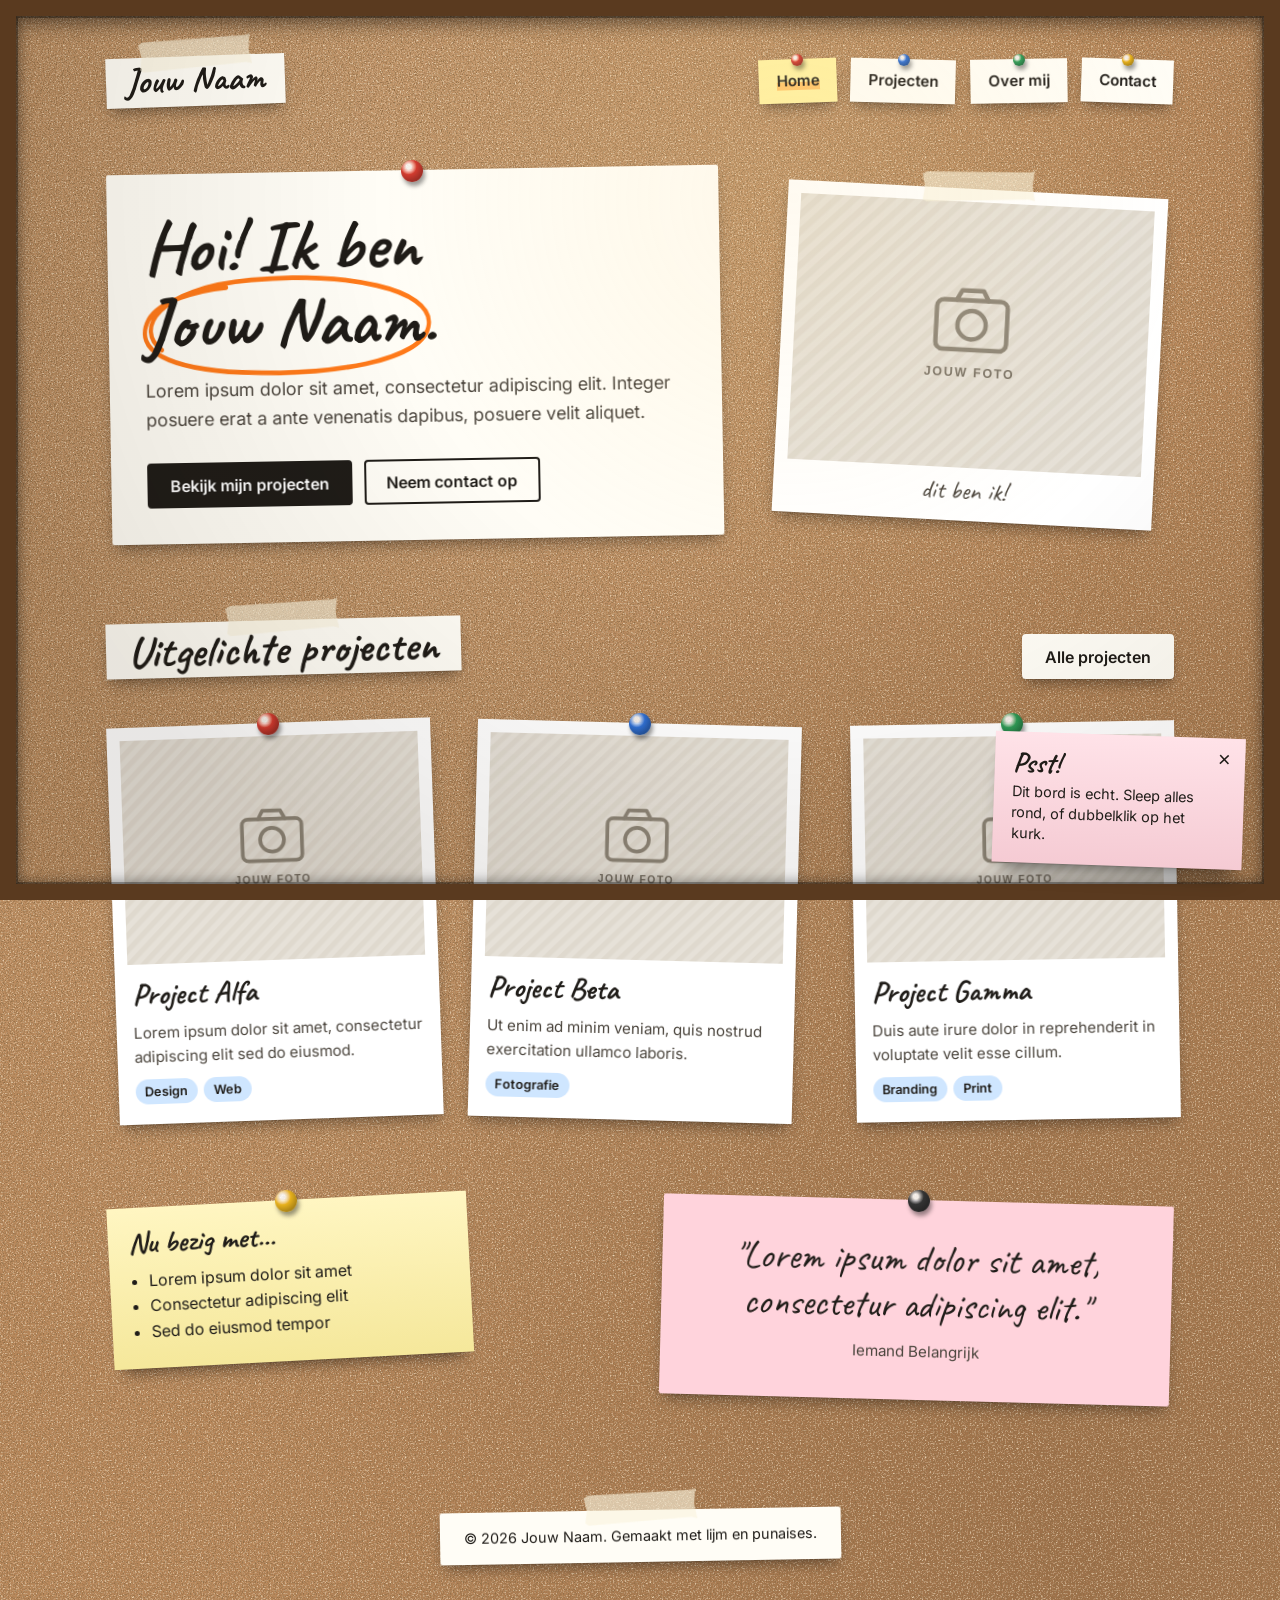
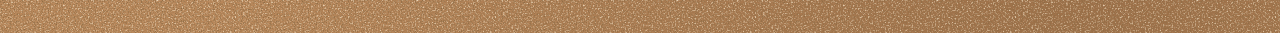
==== index.html @ 59e93c29 "Initial commit: prikbord static site Co-Authored-By: Claude Opus 5.5 <noreply@anthropic.com>" ====
<!DOCTYPE html>
<html lang="nl">
<head>
  <meta charset="utf-8">
  <meta name="viewport" content="width=device-width, initial-scale=1">
  <title>Home | Jouw Naam</title>
  <meta name="description" content="Portfolio van Jouw Naam: projecten, foto's en meer, vastgeprikt op één prikbord.">
  <link rel="preconnect" href="https://fonts.googleapis.com">
  <link rel="preconnect" href="https://fonts.gstatic.com" crossorigin>
  <link rel="stylesheet" href="https://fonts.googleapis.com/css2?family=Caveat:wght@500;700&family=Inter:wght@400;600;700&display=swap">
  <script>if(!matchMedia("(prefers-reduced-motion: reduce)").matches){document.documentElement.classList.add("anim");setTimeout(function(){if(!window.boardReady)document.documentElement.classList.remove("anim")},3000)}</script>
  <link rel="stylesheet" href="css/style.css">
</head>
<body>
  <a class="skip-link" href="#inhoud">Naar de inhoud</a>

  <div class="wrap">
    <header class="site-header">
      <a class="logo taped" href="index.html">Jouw Naam</a>
      <nav class="nav" aria-label="Hoofdmenu">
        <ul>
          <li><a href="index.html" aria-current="page" style="--r:-2deg"><span>Home</span></a></li>
          <li><a href="projects.html" class="pin-blue" style="--r:1.5deg"><span>Projecten</span></a></li>
          <li><a href="about.html" class="pin-green" style="--r:-1deg"><span>Over mij</span></a></li>
          <li><a href="contact.html" class="pin-yellow" style="--r:2deg"><span>Contact</span></a></li>
        </ul>
      </nav>
    </header>

    <main id="inhoud">
      <section class="hero" aria-labelledby="hero-title">
        <div class="note pinned" style="--r:-1deg">
          <h1 id="hero-title">Hoi! Ik ben <span class="scribble">Jouw Naam<svg viewBox="0 0 300 100" preserveAspectRatio="none" aria-hidden="true"><path pathLength="1" d="M34 70 C 8 52, 30 18, 120 12 C 210 6, 292 22, 288 52 C 284 84, 190 94, 110 90 C 40 86, 6 70, 22 44 C 32 28, 70 20, 96 18"/></svg></span>.</h1>
          <p class="lead">Lorem ipsum dolor sit amet, consectetur adipiscing elit. Integer posuere erat a ante venenatis dapibus, posuere velit aliquet.</p>
          <div class="actions">
            <a class="btn" href="projects.html">Bekijk mijn projecten</a>
            <a class="btn btn--ghost" href="contact.html">Neem contact op</a>
          </div>
        </div>

        <figure class="polaroid taped" style="--r:3deg">
          <!-- Vervang door je eigen foto: src="img/jij.jpg" -->
          <img src="img/placeholder.svg" alt="Portretfoto van Jouw Naam" width="800" height="600">
          <figcaption>dit ben ik!</figcaption>
        </figure>
      </section>

      <section aria-labelledby="featured-title">
        <div class="section-head">
          <h2 id="featured-title" class="label taped">Uitgelichte projecten</h2>
          <a class="btn btn--paper" href="projects.html">Alle projecten</a>
        </div>

        <div class="grid grid--3">
          <article class="polaroid project pinned lift" data-yarn="1" style="--r:-2deg">
            <img src="img/placeholder.svg" alt="Afbeelding van Project Alfa" width="800" height="600">
            <div class="project__body">
              <h3><a href="project.html?p=alfa">Project Alfa</a></h3>
              <p>Lorem ipsum dolor sit amet, consectetur adipiscing elit sed do eiusmod.</p>
              <ul class="tags" aria-label="Tags"><li>Design</li><li>Web</li></ul>
            </div>
          </article>

          <article class="polaroid project pinned pin-blue lift" data-yarn="2" style="--r:1.5deg">
            <img src="img/placeholder.svg" alt="Afbeelding van Project Beta" width="800" height="600">
            <div class="project__body">
              <h3><a href="project.html?p=beta">Project Beta</a></h3>
              <p>Ut enim ad minim veniam, quis nostrud exercitation ullamco laboris.</p>
              <ul class="tags" aria-label="Tags"><li>Fotografie</li></ul>
            </div>
          </article>

          <article class="polaroid project pinned pin-green lift" data-yarn="3" style="--r:-1deg">
            <img src="img/placeholder.svg" alt="Afbeelding van Project Gamma" width="800" height="600">
            <div class="project__body">
              <h3><a href="project.html?p=gamma">Project Gamma</a></h3>
              <p>Duis aute irure dolor in reprehenderit in voluptate velit esse cillum.</p>
              <ul class="tags" aria-label="Tags"><li>Branding</li><li>Print</li></ul>
            </div>
          </article>
        </div>
      </section>

      <section class="grid grid--2" aria-label="Nu bezig en citaat">
        <div class="sticky now pinned pin-yellow" data-yarn="1" data-yarn-group="b" style="--r:-3deg">
          <h3>Nu bezig met...</h3>
          <ul>
            <li>Lorem ipsum dolor sit amet</li>
            <li>Consectetur adipiscing elit</li>
            <li>Sed do eiusmod tempor</li>
          </ul>
        </div>

        <div class="note note--pink quote pinned pin-black" data-yarn="2" data-yarn-group="b" style="--r:1.5deg">
          <blockquote>"Lorem ipsum dolor sit amet, consectetur adipiscing elit."</blockquote>
          <cite>Iemand Belangrijk</cite>
        </div>
      </section>
    </main>

    <footer class="site-footer">
      <p class="note taped" style="--r:-1deg">&copy; <span data-year>2026</span> Jouw Naam. Gemaakt met lijm en punaises.</p>
    </footer>
  </div>

  <script src="js/main.js"></script>
  <script src="js/board.js"></script>
</body>
</html>
---- css/style.css ----
/* ==========================================================================
   Prikbord: een kurken prikbord als achtergrond, inhoud als vastgeprikte items
   ========================================================================== */

:root {
  /* Kleuren */
  --cork: #b8875a;
  --wood: #5a3a1f;
  --paper: #fffdf6;
  --note-yellow: #fff1a1;
  --note-pink: #ffd3dc;
  --note-blue: #cfe6ff;
  --note-green: #d7f2c8;
  --ink: #1f1c18;
  --ink-soft: #4b453d;
  --line: #d3e1ee;
  --margin-line: #eea3a3;
  --focus: #0b3d91;

  /* Typografie */
  --font-hand: "Caveat", "Segoe Print", "Bradley Hand", cursive;
  --font-body: "Inter", system-ui, -apple-system, "Segoe UI", Roboto, sans-serif;

  /* Diepte */
  --shadow: 0 1px 1px rgba(0, 0, 0, 0.12), 0 8px 14px -4px rgba(0, 0, 0, 0.38);
  --shadow-lift: 0 2px 3px rgba(0, 0, 0, 0.14), 0 22px 30px -8px rgba(0, 0, 0, 0.45);

  /* Ritme */
  --gap: clamp(1.75rem, 4vw, 3rem);
  --frame: 16px;
  --tilt: 1; /* schaal voor alle rotaties, kleiner op mobiel */
  --ease-out: cubic-bezier(0.2, 0.8, 0.2, 1);
}

*,
*::before,
*::after {
  box-sizing: border-box;
}

html {
  -webkit-text-size-adjust: 100%;
}

body {
  margin: 0;
  min-height: 100vh;
  font-family: var(--font-body);
  font-size: 1rem;
  line-height: 1.6;
  color: var(--ink);
  background-color: var(--cork);
  /* Kurkstructuur: donkere en lichte korrels + licht/schaduw over het hele bord */
  background-image:
    url("data:image/svg+xml,%3Csvg xmlns='http://www.w3.org/2000/svg' width='260' height='260'%3E%3Cfilter id='d'%3E%3CfeTurbulence type='fractalNoise' baseFrequency='0.85' numOctaves='2' seed='3' stitchTiles='stitch'/%3E%3CfeColorMatrix values='0 0 0 0 0.27 0 0 0 0 0.15 0 0 0 0 0.06 2.4 0 0 0 -1.05'/%3E%3C/filter%3E%3Cfilter id='l'%3E%3CfeTurbulence type='fractalNoise' baseFrequency='0.6' numOctaves='2' seed='11' stitchTiles='stitch'/%3E%3CfeColorMatrix values='0 0 0 0 0.94 0 0 0 0 0.8 0 0 0 0 0.6 0 2.2 0 0 -1.1'/%3E%3C/filter%3E%3Crect width='100%25' height='100%25' filter='url(%23l)'/%3E%3Crect width='100%25' height='100%25' filter='url(%23d)'/%3E%3C/svg%3E"),
    radial-gradient(ellipse at 25% 15%, rgba(255, 236, 200, 0.18), transparent 60%),
    radial-gradient(ellipse at 85% 95%, rgba(60, 30, 10, 0.22), transparent 55%);
  background-size: 260px 260px, 100% 100%, 100% 100%;
  position: relative;
  overflow-x: clip;
}

/* Houten lijst rond het prikbord */
body::before {
  content: "";
  position: fixed;
  inset: 0;
  z-index: 1002;
  pointer-events: none;
  border: var(--frame) solid var(--wood);
  box-shadow:
    inset 0 0 0 2px rgba(0, 0, 0, 0.3),
    inset 0 8px 18px rgba(0, 0, 0, 0.45),
    inset 0 -4px 12px rgba(0, 0, 0, 0.25);
}

img {
  display: block;
  max-width: 100%;
  height: auto;
}

a {
  color: inherit;
}

:focus-visible {
  outline: 3px solid var(--focus);
  outline-offset: 3px;
}

[hidden] {
  display: none !important;
}

.visually-hidden {
  position: absolute !important;
  width: 1px;
  height: 1px;
  overflow: hidden;
  clip: rect(0 0 0 0);
  white-space: nowrap;
}

.skip-link {
  position: absolute;
  left: calc(var(--frame) + 1rem);
  top: -100px;
  z-index: 1005;
  padding: 0.6rem 1rem;
  background: var(--ink);
  color: #fff;
  font-weight: 600;
  text-decoration: none;
}

.skip-link:focus {
  top: calc(var(--frame) + 0.75rem);
}

/* ---------- Opbouw ---------- */

.wrap {
  max-width: 1180px;
  margin: 0 auto;
  padding: clamp(2.25rem, 5vw, 3.5rem) clamp(1.75rem, 5vw, 3.5rem);
}

main > * + *,
main > article > * + * {
  margin-top: clamp(3rem, 7vw, 5rem);
}

main > .back + * {
  margin-top: 2rem;
}

.grid {
  display: grid;
  gap: var(--gap);
}

.grid--3 {
  grid-template-columns: repeat(auto-fill, minmax(min(100%, 270px), 1fr));
}

.grid--2 {
  grid-template-columns: repeat(auto-fit, minmax(min(100%, 340px), 1fr));
  align-items: start;
}

/* ---------- Header & navigatie ---------- */

.site-header {
  display: flex;
  flex-wrap: wrap;
  align-items: center;
  justify-content: space-between;
  gap: 1.5rem 2rem;
  margin-bottom: clamp(2.5rem, 6vw, 4rem);
}

.logo {
  --r: -2deg;
  display: inline-block;
  padding: 0.15rem 1.25rem 0.25rem;
  font-family: var(--font-hand);
  font-size: 2.25rem;
  font-weight: 700;
  line-height: 1.2;
  text-decoration: none;
  background: var(--paper);
  box-shadow: var(--shadow);
}

.nav ul {
  display: flex;
  flex-wrap: wrap;
  gap: 0.9rem;
  margin: 0;
  padding: 0;
  list-style: none;
}

.nav a {
  --pin-size: 12px;
  position: relative;
  display: block;
  padding: 0.65rem 1.1rem 0.55rem;
  font-size: 0.95rem;
  font-weight: 600;
  text-decoration: none;
  background: var(--paper);
  box-shadow: var(--shadow);
}

.nav a[aria-current="page"] {
  background: var(--note-yellow);
}

.nav a[aria-current="page"] span {
  background: linear-gradient(transparent 60%, rgba(255, 160, 60, 0.55) 60%);
}

/* ---------- Punaises & plakband ---------- */

.pinned {
  position: relative;
}

.pinned::before,
.nav a::before {
  content: "";
  position: absolute;
  top: calc(var(--pin-size, 22px) / -2.2);
  left: calc(50% + var(--pin-x, 0px));
  z-index: 2;
  width: var(--pin-size, 22px);
  height: var(--pin-size, 22px);
  margin-left: calc(var(--pin-size, 22px) / -2);
  border-radius: 50%;
  background: radial-gradient(circle at 35% 30%, rgba(255, 255, 255, 0.85) 0 12%, var(--pin, #d23a2f) 38%, color-mix(in srgb, var(--pin, #d23a2f) 55%, #000) 100%);
  box-shadow: 2px 4px 4px rgba(0, 0, 0, 0.4);
}

.pin-blue { --pin: #2f6fd2; }
.pin-green { --pin: #2e9b57; }
.pin-yellow { --pin: #e8b21c; }
.pin-black { --pin: #333; }

.taped {
  position: relative;
}

.taped::after {
  content: "";
  position: absolute;
  top: -15px;
  left: 50%;
  z-index: 2;
  width: 112px;
  height: 30px;
  margin-left: -56px;
  background: rgba(250, 244, 222, 0.62);
  box-shadow: 0 1px 2px rgba(0, 0, 0, 0.15);
  transform: rotate(-3deg);
  /* gekartelde uiteinden zoals afgescheurd plakband */
  clip-path: polygon(0 8%, 4% 0, 96% 4%, 100% 0, 98% 50%, 100% 100%, 95% 94%, 3% 100%, 0 92%, 2% 50%);
}

/* ---------- Items op het bord ---------- */

/* Alles wat op het bord hangt: schuin (--r), versleepbaar (--dx/--dy) */
.note,
.sticky,
.polaroid,
.index-card,
.biz-card,
.label,
.logo,
.nav a {
  position: relative;
  translate: var(--dx, 0px) var(--dy, 0px);
  transform: rotate(calc(var(--r, 0deg) * var(--tilt)));
}

/* Vastgeprikt of bovenaan gekleefd: zwaait rond de bovenrand */
.pinned,
.sticky,
.nav a {
  transform-origin: 50% 0;
}

.note,
.sticky,
.polaroid,
.index-card,
.biz-card {
  box-shadow: var(--shadow);
}

.note {
  padding: clamp(1.5rem, 3.5vw, 2.25rem);
  background: var(--paper);
  border-radius: 2px;
}

.note--yellow { background: var(--note-yellow); }
.note--pink { background: var(--note-pink); }
.note--blue { background: var(--note-blue); }
.note--green { background: var(--note-green); }

/* Gelinieerd papier: tekst valt op de lijnen (1.75rem ritme) */
.note--lined {
  --lh: 1.75rem;
  padding: var(--lh) clamp(1.25rem, 3vw, 2rem) var(--lh) 3.5rem;
  line-height: var(--lh);
  background:
    linear-gradient(90deg, transparent 2.4rem, var(--margin-line) 2.4rem, var(--margin-line) calc(2.4rem + 2px), transparent 0),
    repeating-linear-gradient(transparent 0 calc(var(--lh) - 1px), var(--line) calc(var(--lh) - 1px) var(--lh)),
    var(--paper);
  background-position: 0 0, 0 calc(var(--lh) - 0.35rem), 0 0;
}

.note--lined h1,
.note--lined h2 {
  margin: 0 0 var(--lh);
  line-height: calc(var(--lh) * 2);
}

.note--lined p {
  margin: 0 0 var(--lh);
}

.note--lined > :last-child {
  margin-bottom: 0;
}

.sticky {
  padding: 1.25rem 1.25rem 1.5rem;
  background-color: var(--note-yellow);
  background-image: linear-gradient(180deg, rgba(255, 255, 255, 0.35), rgba(0, 0, 0, 0.04));
  /* licht omkrullende onderrand */
  box-shadow: 0 1px 1px rgba(0, 0, 0, 0.1), 0 14px 14px -10px rgba(0, 0, 0, 0.45);
}

.sticky h3 {
  margin: 0 0 0.25rem;
  font-family: var(--font-hand);
  font-size: 1.85rem;
  line-height: 1.1;
}

.sticky p {
  margin: 0;
  font-size: 0.95rem;
}

.polaroid {
  margin: 0;
  padding: 0.8rem 0.8rem 0;
  background: #fff;
}

.polaroid img {
  width: 100%;
  aspect-ratio: 4 / 3;
  object-fit: cover;
  background: #e6e1d8;
}

.polaroid--portrait img {
  aspect-ratio: 4 / 5;
}

.polaroid figcaption {
  padding: 0.55rem 0.25rem 0.9rem;
  font-family: var(--font-hand);
  font-size: 1.6rem;
  line-height: 1.2;
  text-align: center;
  color: var(--ink-soft);
}

.index-card {
  padding: 1.25rem 1.4rem 1.4rem;
  background:
    linear-gradient(transparent 2.9rem, var(--margin-line) 2.9rem, var(--margin-line) calc(2.9rem + 2px), transparent 0),
    #fff;
}

.index-card .year {
  display: block;
  margin-bottom: 1.1rem;
  font-family: var(--font-hand);
  font-size: 1.75rem;
  font-weight: 700;
  line-height: 1;
}

.index-card h3 {
  margin: 0 0 0.35rem;
  font-size: 1.05rem;
}

.index-card p {
  margin: 0;
  font-size: 0.95rem;
  color: var(--ink-soft);
}

/* Licht optillen bij hover, alleen voor items waar je op kan klikken */
@media (hover: hover) and (pointer: fine) {
  .lift {
    transition: transform 0.22s var(--ease-out), box-shadow 0.22s var(--ease-out);
  }

  .lift:hover,
  .lift:focus-within {
    z-index: 3;
    translate: var(--dx, 0px) calc(var(--dy, 0px) - 5px);
    transform: rotate(0deg);
    box-shadow: var(--shadow-lift);
  }
}

/* ---------- Typografie ---------- */

h1,
h2 {
  font-family: var(--font-hand);
  font-weight: 700;
  line-height: 1.05;
}

h1 {
  margin: 0 0 1rem;
  font-size: clamp(2.75rem, 7vw, 4.5rem);
}

h2 {
  margin: 0 0 0.75rem;
  font-size: clamp(2rem, 4.5vw, 2.75rem);
}

.lead {
  max-width: 52ch;
  margin: 0 0 1.75rem;
  font-size: 1.125rem;
  color: var(--ink-soft);
}

.hand {
  font-family: var(--font-hand);
  font-size: 1.5rem;
  line-height: 1.25;
}

/* Sectietitel: handgeschreven strook papier met plakband */
.label {
  --r: -1.5deg;
  display: inline-block;
  margin: 0 0 var(--gap);
  padding: 0.35rem 1.4rem 0.2rem;
  background: var(--paper);
  box-shadow: var(--shadow);
}

.section-head {
  display: flex;
  flex-wrap: wrap;
  align-items: baseline;
  justify-content: space-between;
  gap: 0 1.5rem;
}

/* ---------- Knoppen & labels ---------- */

.actions {
  display: flex;
  flex-wrap: wrap;
  gap: 0.75rem;
}

.btn {
  display: inline-flex;
  align-items: center;
  gap: 0.5rem;
  padding: 0.8rem 1.3rem;
  font: 600 1rem/1 var(--font-body);
  color: #fff;
  text-decoration: none;
  background: var(--ink);
  border: 2px solid var(--ink);
  border-radius: 4px;
  cursor: pointer;
  transition: background-color 0.15s ease, transform 0.12s ease;
}

.btn:hover {
  background: #3d3730;
}

.btn:active {
  transform: scale(0.97);
}

.btn--ghost {
  color: var(--ink);
  background: transparent;
}

.btn--ghost:hover {
  background: rgba(0, 0, 0, 0.07);
}

.btn--paper {
  color: var(--ink);
  background: var(--paper);
  border-color: var(--paper);
  box-shadow: var(--shadow);
}

.btn--paper:hover {
  background: #fff;
}

.tags {
  display: flex;
  flex-wrap: wrap;
  gap: 0.4rem;
  margin: 0;
  padding: 0;
  list-style: none;
}

.tags li {
  padding: 0.15rem 0.6rem;
  font-size: 0.8rem;
  font-weight: 600;
  background: var(--note-blue);
  border-radius: 999px;
}

/* ---------- Home ---------- */

.hero {
  display: grid;
  grid-template-columns: minmax(0, 1.5fr) minmax(0, 1fr);
  gap: var(--gap);
  align-items: center;
}

.hero .polaroid {
  max-width: 380px;
  justify-self: center;
}

.now {
  max-width: 360px;
}

.now ul {
  margin: 0.5rem 0 0;
  padding-left: 1.2rem;
}

.quote {
  max-width: 640px;
  margin-inline: auto;
  text-align: center;
}

.quote blockquote {
  margin: 0;
  font-family: var(--font-hand);
  font-size: clamp(1.75rem, 4vw, 2.4rem);
  line-height: 1.2;
}

.quote cite {
  display: block;
  margin-top: 0.75rem;
  font-size: 0.95rem;
  font-style: normal;
  color: var(--ink-soft);
}

/* ---------- Projecten ---------- */

.project {
  display: flex;
  flex-direction: column;
}

.project__body {
  display: grid;
  gap: 0.6rem;
  padding: 0.9rem 0.25rem 1.2rem;
}

.project h3 {
  margin: 0;
  font-family: var(--font-hand);
  font-size: 1.9rem;
  line-height: 1.1;
}

.project h3 a {
  text-decoration: none;
}

/* hele kaart klikbaar */
.project h3 a::after {
  content: "";
  position: absolute;
  inset: 0;
  z-index: 1;
}

.project p {
  margin: 0;
  font-size: 0.95rem;
  color: var(--ink-soft);
}

.project .more {
  font-size: 0.9rem;
  font-weight: 600;
}

.intro-row {
  display: grid;
  grid-template-columns: minmax(0, 2fr) minmax(0, 1fr);
  gap: var(--gap);
  align-items: center;
}

/* ---------- Projectdetail ---------- */

.back {
  padding: 0.6rem 1rem;
  font-size: 0.95rem;
}

.project-hero {
  display: grid;
  grid-template-columns: minmax(0, 1.3fr) minmax(0, 1fr);
  gap: var(--gap);
  align-items: start;
}

.project-hero__info {
  display: grid;
  gap: var(--gap);
}

.facts dl {
  display: grid;
  grid-template-columns: auto 1fr;
  gap: 0.35rem 1rem;
  margin: 0;
}

.facts dt {
  font-weight: 600;
}

.facts dd {
  margin: 0;
  color: var(--ink-soft);
}

.project-story {
  display: grid;
  grid-template-columns: minmax(0, 2fr) minmax(0, 1fr);
  gap: var(--gap);
  align-items: center;
}

.pager {
  display: flex;
  flex-wrap: wrap;
  justify-content: space-between;
  gap: 1rem;
}

/* ---------- Over mij ---------- */

.about {
  display: grid;
  grid-template-columns: minmax(0, 1fr) minmax(0, 1.6fr);
  gap: var(--gap);
  align-items: start;
}

.skills {
  grid-template-columns: repeat(auto-fill, minmax(min(100%, 200px), 1fr));
}

/* ---------- Contact ---------- */

.contact {
  display: grid;
  grid-template-columns: minmax(0, 1.5fr) minmax(0, 1fr);
  gap: var(--gap);
  align-items: start;
}

.contact aside {
  display: grid;
  gap: var(--gap);
}

.field {
  display: grid;
  gap: 0.35rem;
  margin-bottom: 1.1rem;
}

.field label {
  font-weight: 600;
  font-size: 0.95rem;
  line-height: 1.4;
}

.field .hint {
  font-weight: 400;
  color: var(--ink-soft);
}

.field input,
.field select,
.field textarea {
  width: 100%;
  padding: 0.75rem 0.9rem;
  font: inherit;
  line-height: 1.4;
  color: var(--ink);
  background: #fff;
  border: 2px solid #b9b1a4;
  border-radius: 4px;
  transition: border-color 0.15s ease;
}

.field textarea {
  min-height: 9rem;
  resize: vertical;
}

.field input:hover,
.field select:hover,
.field textarea:hover {
  border-color: #8f877a;
}

.field input:focus-visible,
.field select:focus-visible,
.field textarea:focus-visible {
  border-color: var(--ink);
  outline-offset: 1px;
}

.form-status {
  min-height: 1.6em;
  margin: 1rem 0 0;
  font-weight: 600;
}

.biz-card {
  padding: 1.5rem 1.5rem 1.5rem 1.75rem;
  background: #fff;
  border-left: 8px solid var(--ink);
}

.biz-card h2 {
  margin-bottom: 0.25rem;
}

.biz-card dl {
  display: grid;
  grid-template-columns: auto 1fr;
  gap: 0.4rem 1rem;
  margin: 1rem 0 0;
}

.biz-card dt {
  font-weight: 600;
}

.biz-card dd {
  margin: 0;
  overflow-wrap: anywhere;
}

/* ---------- Footer ---------- */

.site-footer {
  margin-top: clamp(4rem, 8vw, 6rem);
  text-align: center;
}

.site-footer .note {
  display: inline-block;
  padding: 0.9rem 1.5rem;
  font-size: 0.9rem;
}

/* ==========================================================================
   Prikbord-magie (js/board.js). Alles onder .anim valt weg bij reduced motion.
   ========================================================================== */

/* ---------- Binnenkomst: items vallen op het bord ---------- */

.anim :is(.note, .sticky, .polaroid, .index-card, .biz-card, .label, .logo, .nav a):not(.landed) {
  opacity: 0;
}

@keyframes pin-pop {
  0% { opacity: 0; transform: translateY(-16px) scale(1.9); }
  60% { opacity: 1; transform: translateY(0) scale(0.82); }
  100% { opacity: 1; transform: none; }
}

@keyframes tape-on {
  from { opacity: 0; transform: rotate(-3deg) scaleX(0.15); }
  to { opacity: 1; transform: rotate(-3deg) scaleX(1); }
}

.anim .landed.pinned::before,
.anim .nav a.landed::before {
  animation: pin-pop 0.42s cubic-bezier(0.3, 1.4, 0.5, 1) calc(var(--land-delay, 0ms) + 400ms) both;
}

.anim .landed.taped::after {
  transform-origin: 0 50%;
  animation: tape-on 0.35s cubic-bezier(0.2, 0.8, 0.2, 1) calc(var(--land-delay, 0ms) + 420ms) both;
}

/* ---------- Polaroids ontwikkelen ---------- */

.anim .polaroid img {
  filter: sepia(0.9) brightness(0.16) contrast(0.7) blur(2px);
  transition: filter 2.8s cubic-bezier(0.3, 0, 0.2, 1);
}

.anim .polaroid.developed img {
  filter: none;
}

/* ---------- Viltstift rond je naam ---------- */

.scribble {
  position: relative;
  white-space: nowrap;
}

.scribble svg {
  position: absolute;
  left: -7%;
  top: -12%;
  z-index: -1;
  width: 114%;
  height: 130%;
  overflow: visible;
  pointer-events: none;
}

.scribble path {
  fill: none;
  stroke: #ff7a1a;
  stroke-width: 4;
  stroke-linecap: round;
}

.anim .scribble path {
  stroke-dasharray: 1;
  stroke-dashoffset: 1;
}

.anim .landed .scribble path {
  animation: draw 1.1s cubic-bezier(0.6, 0, 0.3, 1) calc(var(--land-delay, 0ms) + 700ms) forwards;
}

@keyframes draw {
  to { stroke-dashoffset: 0; }
}

/* ---------- Slepen ---------- */

.draggable {
  cursor: grab;
}

.draggable :is(a, button, input, textarea, select, label) {
  cursor: auto;
}

.draggable :is(a, button) {
  cursor: pointer;
}

.dragging {
  scale: 1.05;
  box-shadow: 0 2px 3px rgba(0, 0, 0, 0.14), 0 34px 40px -10px rgba(0, 0, 0, 0.5);
  transition: scale 0.18s var(--ease-out), box-shadow 0.18s var(--ease-out);
}

.is-dragging,
.is-dragging * {
  cursor: grabbing !important;
  user-select: none;
}

.returning {
  transition: translate 0.7s var(--ease-out);
}

/* ---------- Rood touw ---------- */

.yarn {
  position: absolute;
  top: 0;
  left: 0;
  z-index: 1000;
  width: 100%;
  overflow: visible;
  pointer-events: none;
  opacity: 0;
}

.yarn.is-ready {
  opacity: 1;
}

.yarn .is-waiting {
  visibility: hidden;
}

.yarn .strand {
  fill: none;
  stroke: #b3202a;
  stroke-width: 2.6;
  stroke-linecap: round;
  filter: drop-shadow(1px 5px 2px rgba(0, 0, 0, 0.35));
}

.yarn .twist {
  fill: none;
  stroke: rgba(255, 170, 160, 0.6);
  stroke-width: 1.1;
  stroke-dasharray: 2 4;
  transition: opacity 0.4s ease;
}

.yarn .head {
  filter: drop-shadow(2px 4px 2px rgba(0, 0, 0, 0.4));
}

.pin-anchor {
  position: absolute;
  top: 1px;
  left: calc(50% + var(--pin-x, 0px));
  width: 0;
  height: 0;
  pointer-events: none;
}

/* ---------- Lamp die je muis volgt ---------- */

.lamp {
  position: fixed;
  inset: 0;
  z-index: 1001;
  pointer-events: none;
  background: radial-gradient(820px circle at var(--mx, 62%) var(--my, 22%), rgba(255, 224, 160, 0.15), rgba(255, 224, 160, 0) 50%, rgba(30, 14, 0, 0.1) 100%);
}

/* ---------- Tip & opruimen ---------- */

.board-tools {
  position: fixed;
  right: calc(var(--frame) + 18px);
  bottom: calc(var(--frame) + 18px);
  z-index: 1003;
  display: grid;
  justify-items: end;
  gap: 0.75rem;
}

.hint {
  position: relative;
  width: 250px;
  padding: 1rem 2.4rem 1.15rem 1.15rem;
  background: var(--note-pink);
  background-image: linear-gradient(180deg, rgba(255, 255, 255, 0.35), rgba(0, 0, 0, 0.04));
  box-shadow: 0 1px 1px rgba(0, 0, 0, 0.1), 0 16px 18px -10px rgba(0, 0, 0, 0.5);
  rotate: 2deg;
  transform-origin: 50% 0;
}

.hint h3 {
  margin: 0;
  font-family: var(--font-hand);
  font-size: 1.75rem;
  line-height: 1.1;
}

.hint p {
  margin: 0.2rem 0 0;
  font-size: 0.9rem;
  line-height: 1.45;
}

.hint__close {
  position: absolute;
  top: 0.3rem;
  right: 0.3rem;
  display: grid;
  place-items: center;
  width: 32px;
  height: 32px;
  padding: 0;
  font-size: 1.35rem;
  line-height: 1;
  color: var(--ink);
  background: transparent;
  border: 0;
  border-radius: 50%;
  cursor: pointer;
}

.hint__close:hover {
  background: rgba(0, 0, 0, 0.08);
}

.btn--small {
  padding: 0.6rem 0.95rem;
  font-size: 0.9rem;
}

/* ---------- Papiersnippers ---------- */

.confetti {
  position: fixed;
  inset: 0;
  z-index: 1004;
  pointer-events: none;
  overflow: hidden;
}

.confetti i {
  position: absolute;
  top: 0;
  left: 0;
  border-radius: 1px;
  box-shadow: 0 1px 2px rgba(0, 0, 0, 0.25);
}

.confetti i.pin-bit {
  border-radius: 50%;
}

/* ---------- Contact: bedankt ---------- */

.thanks:focus {
  outline: none;
}

.thanks .hand {
  margin: 0 0 1.5rem;
}

/* ---------- Koffievlek ---------- */

.sticky.coffee {
  background-image:
    radial-gradient(circle at 80% 76%, transparent 0 24px, rgba(110, 60, 20, 0.3) 25px, rgba(110, 60, 20, 0.12) 28px, transparent 30px),
    radial-gradient(circle at 74% 70%, rgba(110, 60, 20, 0.07) 0 27px, transparent 28px),
    linear-gradient(180deg, rgba(255, 255, 255, 0.35), rgba(0, 0, 0, 0.04));
}

/* ---------- Responsief ---------- */

@media (max-width: 860px) {
  .hero,
  .about,
  .contact,
  .intro-row,
  .project-hero,
  .project-story {
    grid-template-columns: 1fr;
  }

  .hero .polaroid,
  .about .polaroid {
    max-width: 320px;
    justify-self: center;
  }
}

@media (max-width: 600px) {
  :root {
    --frame: 9px;
    --tilt: 0.5;
  }

  .site-header {
    justify-content: center;
  }

  .nav ul {
    justify-content: center;
  }
}

@media (prefers-reduced-motion: reduce) {
  *,
  *::before,
  *::after {
    transition: none !important;
  }
}

@media print {
  body { background: #fff; }
  body::before { display: none; }
  .note, .sticky, .polaroid, .index-card, .biz-card { transform: none; translate: none; box-shadow: none; border: 1px solid #ccc; }
  .yarn, .lamp, .board-tools, .confetti { display: none; }
}
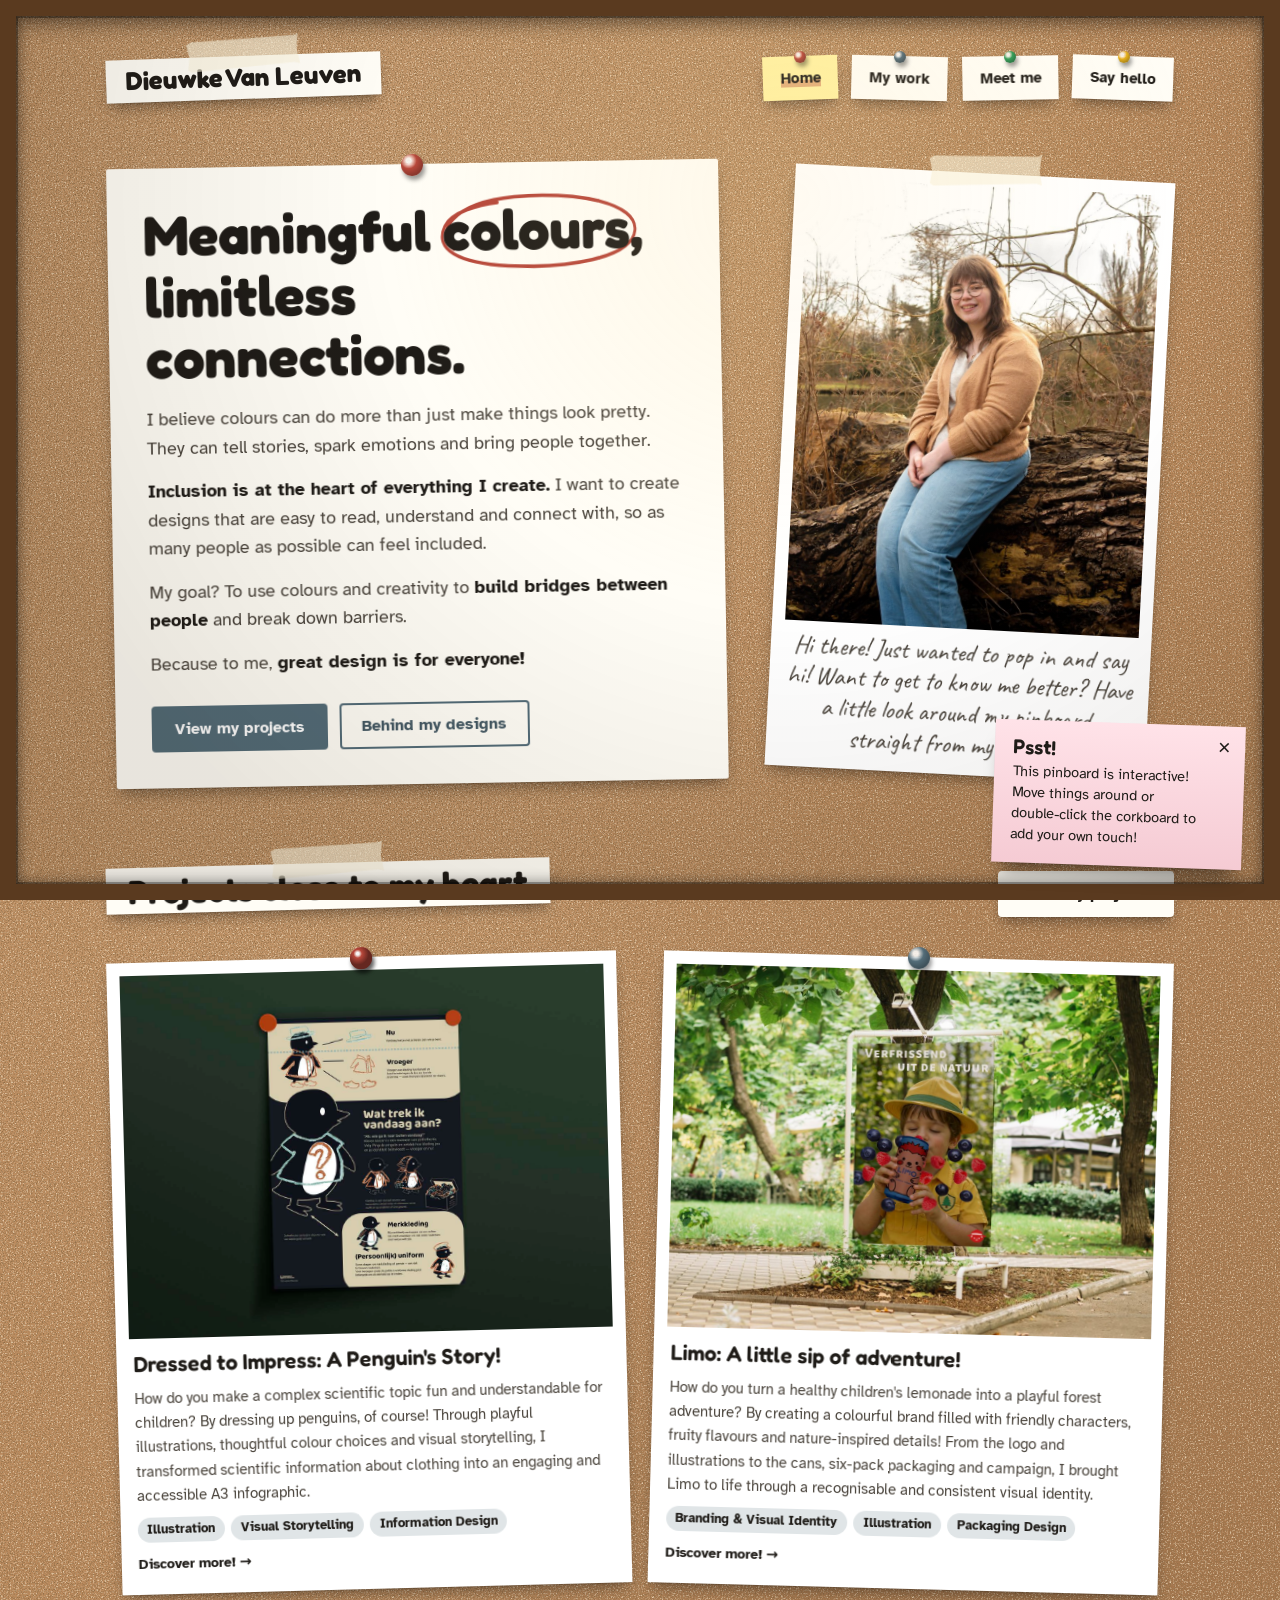
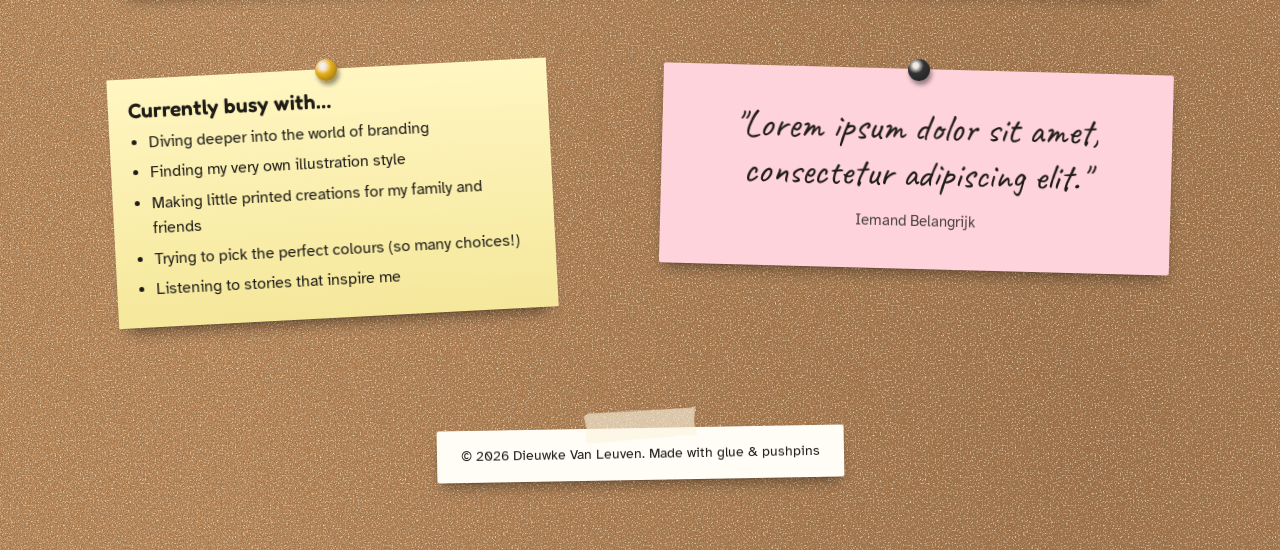
==== commit de4c8651: "Fill the site with Dieuwke's own content - Brand fonts (Fredoka, Atkinson Hyperlegible) and colours " ====
--- a/index.html
+++ b/index.html
@@ -1,93 +1,92 @@
 <!DOCTYPE html>
-<html lang="nl">
+<html lang="en">
 <head>
   <meta charset="utf-8">
   <meta name="viewport" content="width=device-width, initial-scale=1">
-  <title>Home | Jouw Naam</title>
-  <meta name="description" content="Portfolio van Jouw Naam: projecten, foto's en meer, vastgeprikt op één prikbord.">
+  <title>Home | Dieuwke Van Leuven</title>
+  <meta name="description" content="Portfolio van Dieuwke Van Leuven: projecten, foto's en meer, vastgeprikt op één prikbord.">
   <link rel="preconnect" href="https://fonts.googleapis.com">
   <link rel="preconnect" href="https://fonts.gstatic.com" crossorigin>
-  <link rel="stylesheet" href="https://fonts.googleapis.com/css2?family=Caveat:wght@500;700&family=Inter:wght@400;600;700&display=swap">
+  <link rel="stylesheet" href="https://fonts.googleapis.com/css2?family=Atkinson+Hyperlegible:ital,wght@0,400;0,700;1,400&family=Caveat:wght@500;700&family=Fredoka:wght@600;700&display=swap">
   <script>if(!matchMedia("(prefers-reduced-motion: reduce)").matches){document.documentElement.classList.add("anim");setTimeout(function(){if(!window.boardReady)document.documentElement.classList.remove("anim")},3000)}</script>
   <link rel="stylesheet" href="css/style.css">
 </head>
 <body>
-  <a class="skip-link" href="#inhoud">Naar de inhoud</a>
+  <a class="skip-link" href="#inhoud">Skip to content</a>
 
   <div class="wrap">
     <header class="site-header">
-      <a class="logo taped" href="index.html">Jouw Naam</a>
-      <nav class="nav" aria-label="Hoofdmenu">
+      <a class="logo taped" href="index.html">Dieuwke Van Leuven</a>
+      <nav class="nav" aria-label="Main menu">
         <ul>
           <li><a href="index.html" aria-current="page" style="--r:-2deg"><span>Home</span></a></li>
-          <li><a href="projects.html" class="pin-blue" style="--r:1.5deg"><span>Projecten</span></a></li>
-          <li><a href="about.html" class="pin-green" style="--r:-1deg"><span>Over mij</span></a></li>
-          <li><a href="contact.html" class="pin-yellow" style="--r:2deg"><span>Contact</span></a></li>
+          <li><a href="projects.html" class="pin-blue" style="--r:1.5deg"><span lang="en">My work</span></a></li>
+          <li><a href="about.html" class="pin-green" style="--r:-1deg"><span lang="en">Meet me</span></a></li>
+          <li><a href="contact.html" class="pin-yellow" style="--r:2deg"><span>Say hello</span></a></li>
         </ul>
       </nav>
     </header>
 
     <main id="inhoud">
       <section class="hero" aria-labelledby="hero-title">
-        <div class="note pinned" style="--r:-1deg">
-          <h1 id="hero-title">Hoi! Ik ben <span class="scribble">Jouw Naam<svg viewBox="0 0 300 100" preserveAspectRatio="none" aria-hidden="true"><path pathLength="1" d="M34 70 C 8 52, 30 18, 120 12 C 210 6, 292 22, 288 52 C 284 84, 190 94, 110 90 C 40 86, 6 70, 22 44 C 32 28, 70 20, 96 18"/></svg></span>.</h1>
-          <p class="lead">Lorem ipsum dolor sit amet, consectetur adipiscing elit. Integer posuere erat a ante venenatis dapibus, posuere velit aliquet.</p>
+        <div class="note pinned" style="--r:-1deg" lang="en">
+          <h1 id="hero-title">Meaningful <span class="scribble">colours<svg viewBox="0 0 300 100" preserveAspectRatio="none" aria-hidden="true"><path pathLength="1" d="M34 70 C 8 52, 30 18, 120 12 C 210 6, 292 22, 288 52 C 284 84, 190 94, 110 90 C 40 86, 6 70, 22 44 C 32 28, 70 20, 96 18"/></svg></span>, limitless connections.</h1>
+          <div class="lead">
+            <p>I believe colours can do more than just make things look pretty. They can tell stories, spark emotions and bring people together.</p>
+            <p><strong>Inclusion is at the heart of everything I create.</strong> I want to create designs that are easy to read, understand and connect with, so as many people as possible can feel included.</p>
+            <p>My goal? To use colours and creativity to <strong>build bridges between people</strong> and break down barriers.</p>
+            <p>Because to me, <strong>great design is for everyone!</strong></p>
+          </div>
           <div class="actions">
-            <a class="btn" href="projects.html">Bekijk mijn projecten</a>
-            <a class="btn btn--ghost" href="contact.html">Neem contact op</a>
+            <a class="btn" href="projects.html">View my projects</a>
+            <a class="btn btn--ghost" href="about.html">Behind my designs</a>
           </div>
         </div>
 
-        <figure class="polaroid taped" style="--r:3deg">
-          <!-- Vervang door je eigen foto: src="img/jij.jpg" -->
-          <img src="img/placeholder.svg" alt="Portretfoto van Jouw Naam" width="800" height="600">
-          <figcaption>dit ben ik!</figcaption>
+        <figure class="polaroid polaroid--portrait polaroid--note taped" style="--r:3deg" lang="en">
+          <img src="img/dieuwke.jpg" alt="Dieuwke Van Leuven smiling, sitting on a fallen tree trunk in a park" width="900" height="1348">
+          <figcaption>Hi there! Just wanted to pop in and say hi! Want to get to know me better? Have a little look around my pinboard, straight from my room! ;)</figcaption>
         </figure>
       </section>
 
-      <section aria-labelledby="featured-title">
+      <section aria-labelledby="featured-title" lang="en">
         <div class="section-head">
-          <h2 id="featured-title" class="label taped">Uitgelichte projecten</h2>
-          <a class="btn btn--paper" href="projects.html">Alle projecten</a>
+          <h2 id="featured-title" class="label taped">Projects close to my heart</h2>
+          <a class="btn btn--paper" href="projects.html">View my projects</a>
         </div>
 
-        <div class="grid grid--3">
-          <article class="polaroid project pinned lift" data-yarn="1" style="--r:-2deg">
-            <img src="img/placeholder.svg" alt="Afbeelding van Project Alfa" width="800" height="600">
+        <div class="grid grid--2">
+          <article class="polaroid project pinned lift" data-yarn="1" style="--r:-1.5deg">
+            <img src="img/dressed-to-impress.jpg" alt="A3 infographic 'Wat trek ik vandaag aan?' with Ping the penguin trying on different outfits" width="1500" height="1000">
             <div class="project__body">
-              <h3><a href="project.html?p=alfa">Project Alfa</a></h3>
-              <p>Lorem ipsum dolor sit amet, consectetur adipiscing elit sed do eiusmod.</p>
-              <ul class="tags" aria-label="Tags"><li>Design</li><li>Web</li></ul>
+              <h3><a href="projects.html">Dressed to Impress: A Penguin's Story!</a></h3>
+              <p>How do you make a complex scientific topic fun and understandable for children? By dressing up penguins, of course! Through playful illustrations, thoughtful colour choices and visual storytelling, I transformed scientific information about clothing into an engaging and accessible A3 infographic.</p>
+              <ul class="tags" aria-label="Skills"><li>Illustration</li><li>Visual Storytelling</li><li>Information Design</li></ul>
+              <span class="more" aria-hidden="true">Discover more! &rarr;</span>
             </div>
           </article>
 
           <article class="polaroid project pinned pin-blue lift" data-yarn="2" style="--r:1.5deg">
-            <img src="img/placeholder.svg" alt="Afbeelding van Project Beta" width="800" height="600">
+            <img src="img/limo.jpg" alt="Limo campaign poster in a park: a boy in a ranger outfit drinks from a Limo can with a hedgehog on it, surrounded by blueberries and raspberries" width="1400" height="934">
             <div class="project__body">
-              <h3><a href="project.html?p=beta">Project Beta</a></h3>
-              <p>Ut enim ad minim veniam, quis nostrud exercitation ullamco laboris.</p>
-              <ul class="tags" aria-label="Tags"><li>Fotografie</li></ul>
-            </div>
-          </article>
-
-          <article class="polaroid project pinned pin-green lift" data-yarn="3" style="--r:-1deg">
-            <img src="img/placeholder.svg" alt="Afbeelding van Project Gamma" width="800" height="600">
-            <div class="project__body">
-              <h3><a href="project.html?p=gamma">Project Gamma</a></h3>
-              <p>Duis aute irure dolor in reprehenderit in voluptate velit esse cillum.</p>
-              <ul class="tags" aria-label="Tags"><li>Branding</li><li>Print</li></ul>
+              <h3><a href="projects.html">Limo: A little sip of adventure!</a></h3>
+              <p>How do you turn a healthy children's lemonade into a playful forest adventure? By creating a colourful brand filled with friendly characters, fruity flavours and nature-inspired details! From the logo and illustrations to the cans, six-pack packaging and campaign, I brought Limo to life through a recognisable and consistent visual identity.</p>
+              <ul class="tags" aria-label="Skills"><li>Branding &amp; Visual Identity</li><li>Illustration</li><li>Packaging Design</li></ul>
+              <span class="more" aria-hidden="true">Discover more! &rarr;</span>
             </div>
           </article>
         </div>
       </section>
 
-      <section class="grid grid--2" aria-label="Nu bezig en citaat">
-        <div class="sticky now pinned pin-yellow" data-yarn="1" data-yarn-group="b" style="--r:-3deg">
-          <h3>Nu bezig met...</h3>
+      <section class="grid grid--2" aria-label="Currently busy with, and a quote">
+        <div class="sticky now pinned pin-yellow" data-yarn="1" data-yarn-group="b" style="--r:-3deg" lang="en">
+          <h3>Currently busy with…</h3>
           <ul>
-            <li>Lorem ipsum dolor sit amet</li>
-            <li>Consectetur adipiscing elit</li>
-            <li>Sed do eiusmod tempor</li>
+            <li>Diving deeper into the world of branding</li>
+            <li>Finding my very own illustration style</li>
+            <li>Making little printed creations for my family and friends</li>
+            <li>Trying to pick the perfect colours (so many choices!)</li>
+            <li>Listening to stories that inspire me</li>
           </ul>
         </div>
 
@@ -99,7 +98,7 @@
     </main>
 
     <footer class="site-footer">
-      <p class="note taped" style="--r:-1deg">&copy; <span data-year>2026</span> Jouw Naam. Gemaakt met lijm en punaises.</p>
+      <p class="note taped" style="--r:-1deg" lang="en">&copy; <span data-year>2026</span> Dieuwke Van Leuven. Made with glue &amp; pushpins</p>
     </footer>
   </div>
 
--- a/css/style.css
+++ b/css/style.css
@@ -17,9 +17,18 @@
   --margin-line: #eea3a3;
   --focus: #0b3d91;
 
+  /* Huisstijl */
+  --brand-red: #b7473a;    /* 183, 71, 58 */
+  --brand-orange: #d65a1f; /* 214, 90, 31 */
+  --brand-blue: #536c78;   /* 83, 108, 120 */
+  --brand-blue-dark: #435863;
+  /* Accentkleur (punaises, touw, viltstift, markering). Andere optie: var(--brand-orange) */
+  --accent: var(--brand-red);
+
   /* Typografie */
-  --font-hand: "Caveat", "Segoe Print", "Bradley Hand", cursive;
-  --font-body: "Inter", system-ui, -apple-system, "Segoe UI", Roboto, sans-serif;
+  --font-head: "Fredoka", "Atkinson Hyperlegible", system-ui, sans-serif;
+  --font-body: "Atkinson Hyperlegible", system-ui, -apple-system, "Segoe UI", Roboto, sans-serif;
+  --font-hand: "Caveat", "Segoe Print", "Bradley Hand", cursive; /* alleen handgeschreven details */
 
   /* Diepte */
   --shadow: 0 1px 1px rgba(0, 0, 0, 0.12), 0 8px 14px -4px rgba(0, 0, 0, 0.38);
@@ -110,7 +119,7 @@
   padding: 0.6rem 1rem;
   background: var(--ink);
   color: #fff;
-  font-weight: 600;
+  font-weight: 700;
   text-decoration: none;
 }
 
@@ -163,9 +172,9 @@
 .logo {
   --r: -2deg;
   display: inline-block;
-  padding: 0.15rem 1.25rem 0.25rem;
-  font-family: var(--font-hand);
-  font-size: 2.25rem;
+  padding: 0.35rem 1.25rem 0.4rem;
+  font-family: var(--font-head);
+  font-size: 1.6rem;
   font-weight: 700;
   line-height: 1.2;
   text-decoration: none;
@@ -188,7 +197,7 @@
   display: block;
   padding: 0.65rem 1.1rem 0.55rem;
   font-size: 0.95rem;
-  font-weight: 600;
+  font-weight: 700;
   text-decoration: none;
   background: var(--paper);
   box-shadow: var(--shadow);
@@ -199,7 +208,7 @@
 }
 
 .nav a[aria-current="page"] span {
-  background: linear-gradient(transparent 60%, rgba(255, 160, 60, 0.55) 60%);
+  background: linear-gradient(transparent 60%, color-mix(in srgb, var(--accent) 40%, transparent) 60%);
 }
 
 /* ---------- Punaises & plakband ---------- */
@@ -219,11 +228,11 @@
   height: var(--pin-size, 22px);
   margin-left: calc(var(--pin-size, 22px) / -2);
   border-radius: 50%;
-  background: radial-gradient(circle at 35% 30%, rgba(255, 255, 255, 0.85) 0 12%, var(--pin, #d23a2f) 38%, color-mix(in srgb, var(--pin, #d23a2f) 55%, #000) 100%);
+  background: radial-gradient(circle at 35% 30%, rgba(255, 255, 255, 0.85) 0 12%, var(--pin, var(--accent)) 38%, color-mix(in srgb, var(--pin, var(--accent)) 55%, #000) 100%);
   box-shadow: 2px 4px 4px rgba(0, 0, 0, 0.4);
 }
 
-.pin-blue { --pin: #2f6fd2; }
+.pin-blue { --pin: var(--brand-blue); }
 .pin-green { --pin: #2e9b57; }
 .pin-yellow { --pin: #e8b21c; }
 .pin-black { --pin: #333; }
@@ -312,6 +321,10 @@
   margin: 0 0 var(--lh);
 }
 
+.note--lined .hand {
+  line-height: var(--lh);
+}
+
 .note--lined > :last-child {
   margin-bottom: 0;
 }
@@ -325,10 +338,9 @@
 }
 
 .sticky h3 {
-  margin: 0 0 0.25rem;
-  font-family: var(--font-hand);
-  font-size: 1.85rem;
-  line-height: 1.1;
+  margin: 0 0 0.35rem;
+  font-size: 1.3rem;
+  line-height: 1.15;
 }
 
 .sticky p {
@@ -351,6 +363,14 @@
 
 .polaroid--portrait img {
   aspect-ratio: 4 / 5;
+  object-position: 50% 30%;
+}
+
+/* Polaroid met een langer handgeschreven briefje eronder */
+.polaroid--note figcaption {
+  padding: 0.7rem 0.6rem 1rem;
+  font-size: 1.4rem;
+  line-height: 1.2;
 }
 
 .polaroid figcaption {
@@ -380,7 +400,7 @@
 
 .index-card h3 {
   margin: 0 0 0.35rem;
-  font-size: 1.05rem;
+  font-size: 1.15rem;
 }
 
 .index-card p {
@@ -406,21 +426,31 @@
 
 /* ---------- Typografie ---------- */
 
+/* Hoofdtitels: Fredoka Bold. Subtitels: Fredoka SemiBold. */
+h1,
+h2,
+h3 {
+  font-family: var(--font-head);
+  line-height: 1.1;
+}
+
 h1,
 h2 {
-  font-family: var(--font-hand);
   font-weight: 700;
-  line-height: 1.05;
+}
+
+h3 {
+  font-weight: 600;
 }
 
 h1 {
   margin: 0 0 1rem;
-  font-size: clamp(2.75rem, 7vw, 4.5rem);
+  font-size: clamp(2.25rem, 5.5vw, 3.5rem);
 }
 
 h2 {
   margin: 0 0 0.75rem;
-  font-size: clamp(2rem, 4.5vw, 2.75rem);
+  font-size: clamp(1.6rem, 3.5vw, 2.1rem);
 }
 
 .lead {
@@ -428,6 +458,18 @@
   margin: 0 0 1.75rem;
   font-size: 1.125rem;
   color: var(--ink-soft);
+}
+
+.lead p {
+  margin: 0 0 0.9rem;
+}
+
+.lead p:last-child {
+  margin-bottom: 0;
+}
+
+.lead strong {
+  color: var(--ink);
 }
 
 .hand {
@@ -467,18 +509,19 @@
   align-items: center;
   gap: 0.5rem;
   padding: 0.8rem 1.3rem;
-  font: 600 1rem/1 var(--font-body);
+  font: 700 1rem/1 var(--font-body);
   color: #fff;
   text-decoration: none;
-  background: var(--ink);
-  border: 2px solid var(--ink);
+  background: var(--brand-blue);
+  border: 2px solid var(--brand-blue);
   border-radius: 4px;
   cursor: pointer;
   transition: background-color 0.15s ease, transform 0.12s ease;
 }
 
 .btn:hover {
-  background: #3d3730;
+  background: var(--brand-blue-dark);
+  border-color: var(--brand-blue-dark);
 }
 
 .btn:active {
@@ -486,12 +529,12 @@
 }
 
 .btn--ghost {
-  color: var(--ink);
+  color: var(--brand-blue-dark);
   background: transparent;
 }
 
 .btn--ghost:hover {
-  background: rgba(0, 0, 0, 0.07);
+  background: color-mix(in srgb, var(--brand-blue) 12%, transparent);
 }
 
 .btn--paper {
@@ -517,8 +560,8 @@
 .tags li {
   padding: 0.15rem 0.6rem;
   font-size: 0.8rem;
-  font-weight: 600;
-  background: var(--note-blue);
+  font-weight: 700;
+  background: color-mix(in srgb, var(--brand-blue) 18%, #fff);
   border-radius: 999px;
 }
 
@@ -537,12 +580,16 @@
 }
 
 .now {
-  max-width: 360px;
+  max-width: 440px;
 }
 
 .now ul {
   margin: 0.5rem 0 0;
   padding-left: 1.2rem;
+}
+
+.now li + li {
+  margin-top: 0.3rem;
 }
 
 .quote {
@@ -581,9 +628,7 @@
 
 .project h3 {
   margin: 0;
-  font-family: var(--font-hand);
-  font-size: 1.9rem;
-  line-height: 1.1;
+  font-size: 1.35rem;
 }
 
 .project h3 a {
@@ -606,7 +651,7 @@
 
 .project .more {
   font-size: 0.9rem;
-  font-weight: 600;
+  font-weight: 700;
 }
 
 .intro-row {
@@ -643,7 +688,7 @@
 }
 
 .facts dt {
-  font-weight: 600;
+  font-weight: 700;
 }
 
 .facts dd {
@@ -665,6 +710,182 @@
   gap: 1rem;
 }
 
+/* ---------- Case-pagina's (dressed-to-impress.html, limo.html, ander-spoor.html) ---------- */
+
+/* Lange projecttitels iets kleiner dan een gewone h1 */
+.project-hero h1 {
+  font-size: clamp(2rem, 4vw, 2.75rem);
+}
+
+/* Tekstbriefje naast beeld; --flip zet het beeld links */
+.case-section {
+  display: grid;
+  grid-template-columns: minmax(0, 1.15fr) minmax(0, 1fr);
+  gap: var(--gap);
+  align-items: center;
+}
+
+.case-section--flip > :first-child {
+  order: 2;
+}
+
+/* Alleen tekst: één briefje, gecentreerd */
+.case-text {
+  max-width: 760px;
+  margin-inline: auto;
+}
+
+.case-section :is(.note, .sticky) p,
+.case-text p {
+  margin: 0 0 0.9rem;
+  font-size: 1rem;
+}
+
+.case-section :is(.note, .sticky) > :last-child,
+.case-text > :last-child {
+  margin-bottom: 0;
+}
+
+.case-section .sticky h2 {
+  margin-bottom: 0.9rem;
+}
+
+.case-section :is(.note, .sticky) ul,
+.case-text ul {
+  margin: 0 0 0.9rem;
+  padding-left: 1.2rem;
+}
+
+.case-section .note li + li,
+.case-text li + li {
+  margin-top: 0.35rem;
+}
+
+/* Ondertitel onder een sectietitel */
+.kicker {
+  margin: -0.35rem 0 1rem;
+  font-family: var(--font-head);
+  font-size: 1.2rem;
+  font-weight: 600;
+  line-height: 1.3;
+  color: var(--brand-blue-dark);
+}
+
+.case-media {
+  display: grid;
+  gap: var(--gap);
+  justify-items: center;
+}
+
+.media-pair {
+  display: grid;
+  grid-template-columns: repeat(2, minmax(0, 1fr));
+  gap: 1.25rem;
+  align-items: start;
+  width: 100%;
+}
+
+/* Kunstwerk niet bijsnijden: foto op zijn eigen verhouding */
+.polaroid--natural img {
+  aspect-ratio: auto;
+  object-fit: contain;
+  background: #fff;
+}
+
+.polaroid--natural {
+  width: 100%;
+}
+
+.polaroid--small {
+  max-width: 340px;
+}
+
+/* Kleurstalen op een kaartje */
+.palette {
+  width: 100%;
+  max-width: 460px;
+  padding: 1.25rem 1.4rem 1.4rem;
+  background: #fff;
+}
+
+.palette h3 {
+  margin: 0 0 1rem;
+  font-size: 1.1rem;
+}
+
+.palette ul {
+  display: grid;
+  grid-template-columns: repeat(auto-fill, minmax(84px, 1fr));
+  gap: 1rem 0.75rem;
+  margin: 0;
+  padding: 0;
+  list-style: none;
+}
+
+.palette li {
+  display: grid;
+  gap: 0.35rem;
+  font-size: 0.85rem;
+  line-height: 1.25;
+}
+
+.palette .chip {
+  display: block;
+  aspect-ratio: 1;
+  border-radius: 4px;
+  background: var(--c);
+  box-shadow: inset 0 0 0 1px rgba(0, 0, 0, 0.18);
+}
+
+.palette code {
+  font-family: inherit;
+  color: var(--ink-soft);
+}
+
+/* Lettertypes tonen in hun eigen letter */
+.type-specimen {
+  width: 100%;
+  max-width: 460px;
+  padding: 1.25rem 1.4rem 1.4rem;
+  background: #fff;
+}
+
+.type-specimen h3 {
+  margin: 0 0 0.75rem;
+  font-size: 1.1rem;
+}
+
+.type-specimen dl {
+  display: grid;
+  gap: 0.9rem;
+  margin: 0;
+}
+
+.type-specimen dt {
+  font-size: 2rem;
+  line-height: 1.1;
+}
+
+.type-specimen dd {
+  margin: 0.15rem 0 0;
+  font-size: 0.9rem;
+  color: var(--ink-soft);
+}
+
+.gallery {
+  align-items: start;
+}
+
+@media (max-width: 860px) {
+  .case-section {
+    grid-template-columns: 1fr;
+  }
+
+  .case-section--flip > :first-child {
+    order: 0;
+  }
+}
+
 /* ---------- Over mij ---------- */
 
 .about {
@@ -675,7 +896,34 @@
 }
 
 .skills {
-  grid-template-columns: repeat(auto-fill, minmax(min(100%, 200px), 1fr));
+  align-items: stretch;
+}
+
+.skills .sticky {
+  padding: 1.5rem 1.6rem 1.75rem;
+}
+
+.skills .sticky p {
+  font-size: 1rem;
+}
+
+.skills .sticky p + p {
+  margin-top: 0.7rem;
+}
+
+/* Afsluiter met knop naar contact */
+.cta {
+  max-width: 680px;
+  margin-inline: auto;
+  text-align: center;
+}
+
+.cta p {
+  margin: 0 0 0.9rem;
+}
+
+.cta .btn {
+  margin-top: 0.75rem;
 }
 
 /* ---------- Contact ---------- */
@@ -699,7 +947,7 @@
 }
 
 .field label {
-  font-weight: 600;
+  font-weight: 700;
   font-size: 0.95rem;
   line-height: 1.4;
 }
@@ -744,13 +992,13 @@
 .form-status {
   min-height: 1.6em;
   margin: 1rem 0 0;
-  font-weight: 600;
+  font-weight: 700;
 }
 
 .biz-card {
   padding: 1.5rem 1.5rem 1.5rem 1.75rem;
   background: #fff;
-  border-left: 8px solid var(--ink);
+  border-left: 8px solid var(--accent);
 }
 
 .biz-card h2 {
@@ -758,19 +1006,20 @@
 }
 
 .biz-card dl {
-  display: grid;
-  grid-template-columns: auto 1fr;
-  gap: 0.4rem 1rem;
   margin: 1rem 0 0;
 }
 
 .biz-card dt {
-  font-weight: 600;
+  font-weight: 700;
 }
 
 .biz-card dd {
-  margin: 0;
+  margin: 0 0 0.6rem;
   overflow-wrap: anywhere;
+}
+
+.biz-card dd:last-child {
+  margin-bottom: 0;
 }
 
 /* ---------- Footer ---------- */
@@ -848,7 +1097,7 @@
 
 .scribble path {
   fill: none;
-  stroke: #ff7a1a;
+  stroke: var(--accent);
   stroke-width: 4;
   stroke-linecap: round;
 }
@@ -919,7 +1168,7 @@
 
 .yarn .strand {
   fill: none;
-  stroke: #b3202a;
+  stroke: var(--accent);
   stroke-width: 2.6;
   stroke-linecap: round;
   filter: drop-shadow(1px 5px 2px rgba(0, 0, 0, 0.35));
@@ -981,9 +1230,7 @@
 
 .hint h3 {
   margin: 0;
-  font-family: var(--font-hand);
-  font-size: 1.75rem;
-  line-height: 1.1;
+  font-size: 1.25rem;
 }
 
 .hint p {
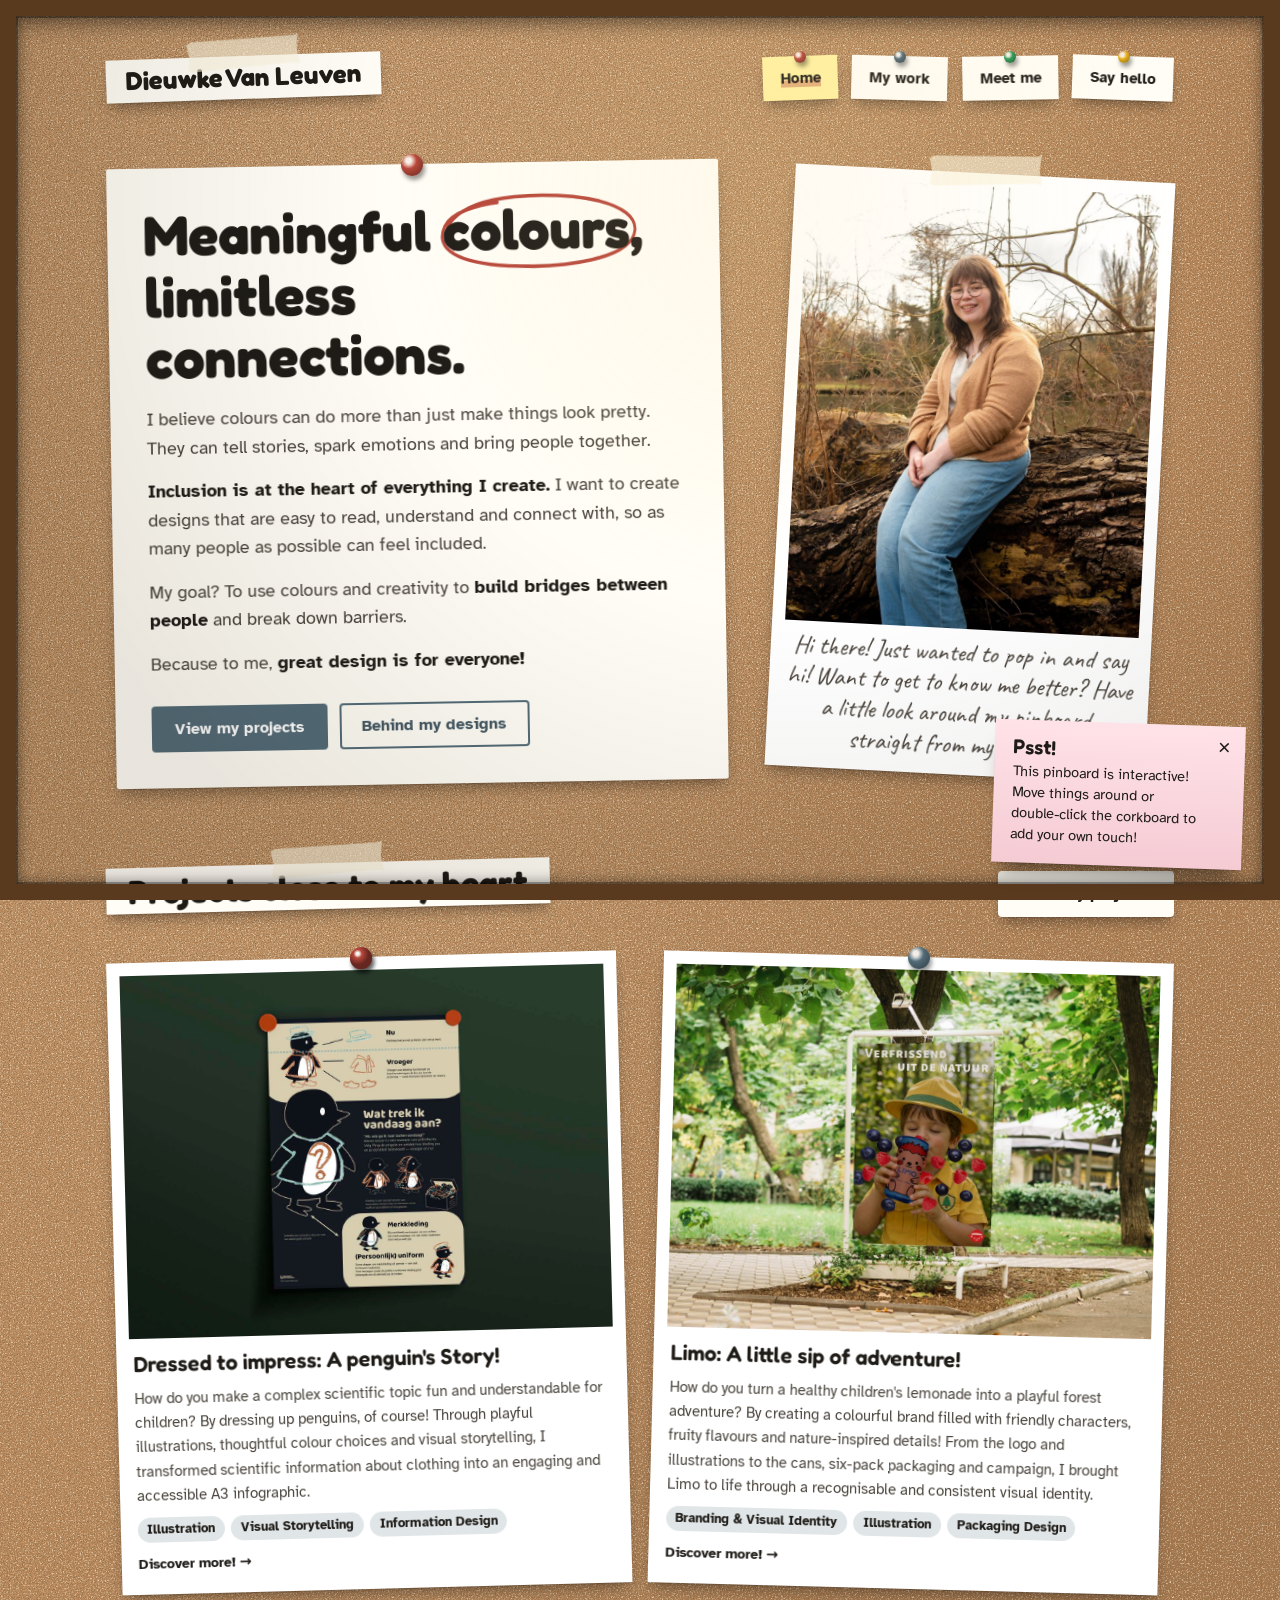
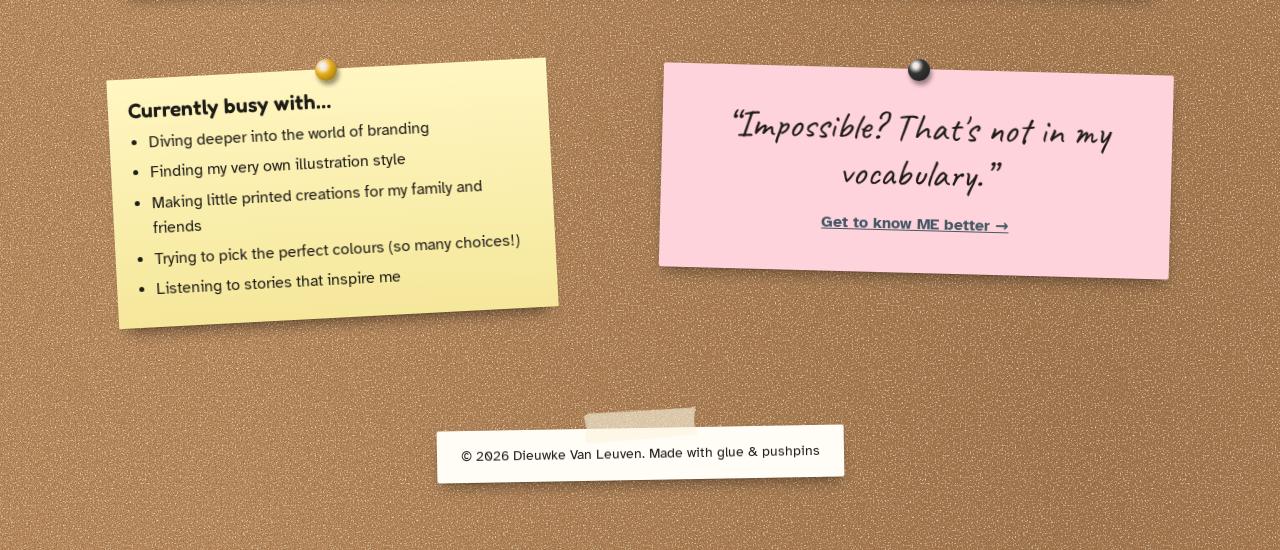
==== commit 97c87231: "Apply portfolio feedback and add project videos - New title "Dressed to impress: A penguin's Story!"" ====
--- a/index.html
+++ b/index.html
@@ -59,7 +59,7 @@
           <article class="polaroid project pinned lift" data-yarn="1" style="--r:-1.5deg">
             <img src="img/dressed-to-impress.jpg" alt="A3 infographic 'Wat trek ik vandaag aan?' with Ping the penguin trying on different outfits" width="1500" height="1000">
             <div class="project__body">
-              <h3><a href="projects.html">Dressed to Impress: A Penguin's Story!</a></h3>
+              <h3><a href="projects.html">Dressed to impress: A penguin's Story!</a></h3>
               <p>How do you make a complex scientific topic fun and understandable for children? By dressing up penguins, of course! Through playful illustrations, thoughtful colour choices and visual storytelling, I transformed scientific information about clothing into an engaging and accessible A3 infographic.</p>
               <ul class="tags" aria-label="Skills"><li>Illustration</li><li>Visual Storytelling</li><li>Information Design</li></ul>
               <span class="more" aria-hidden="true">Discover more! &rarr;</span>
@@ -91,8 +91,8 @@
         </div>
 
         <div class="note note--pink quote pinned pin-black" data-yarn="2" data-yarn-group="b" style="--r:1.5deg">
-          <blockquote>"Lorem ipsum dolor sit amet, consectetur adipiscing elit."</blockquote>
-          <cite>Iemand Belangrijk</cite>
+          <blockquote>“Impossible? That's not in my vocabulary.”</blockquote>
+          <a class="cite-link" href="about.html">Get to know ME better &rarr;</a>
         </div>
       </section>
     </main>
--- a/css/style.css
+++ b/css/style.css
@@ -605,6 +605,13 @@
   line-height: 1.2;
 }
 
+.quote .cite-link {
+  display: inline-block;
+  margin-top: 0.9rem;
+  font-weight: 700;
+  color: var(--brand-blue-dark);
+}
+
 .quote cite {
   display: block;
   margin-top: 0.75rem;
@@ -800,6 +807,24 @@
   max-width: 340px;
 }
 
+/* Video in een polaroid: laadt pas bij het afspelen, toont tot dan een stilstaand beeld */
+.polaroid video {
+  display: block;
+  width: 100%;
+  height: auto;
+  background: #000;
+}
+
+.polaroid--video-portrait {
+  width: 100%;
+  max-width: 320px;
+  justify-self: center;
+}
+
+.draggable video {
+  cursor: auto;
+}
+
 /* Kleurstalen op een kaartje */
 .palette {
   width: 100%;
@@ -915,7 +940,7 @@
 .cta {
   max-width: 680px;
   margin-inline: auto;
-  text-align: center;
+  text-align: left;
 }
 
 .cta p {
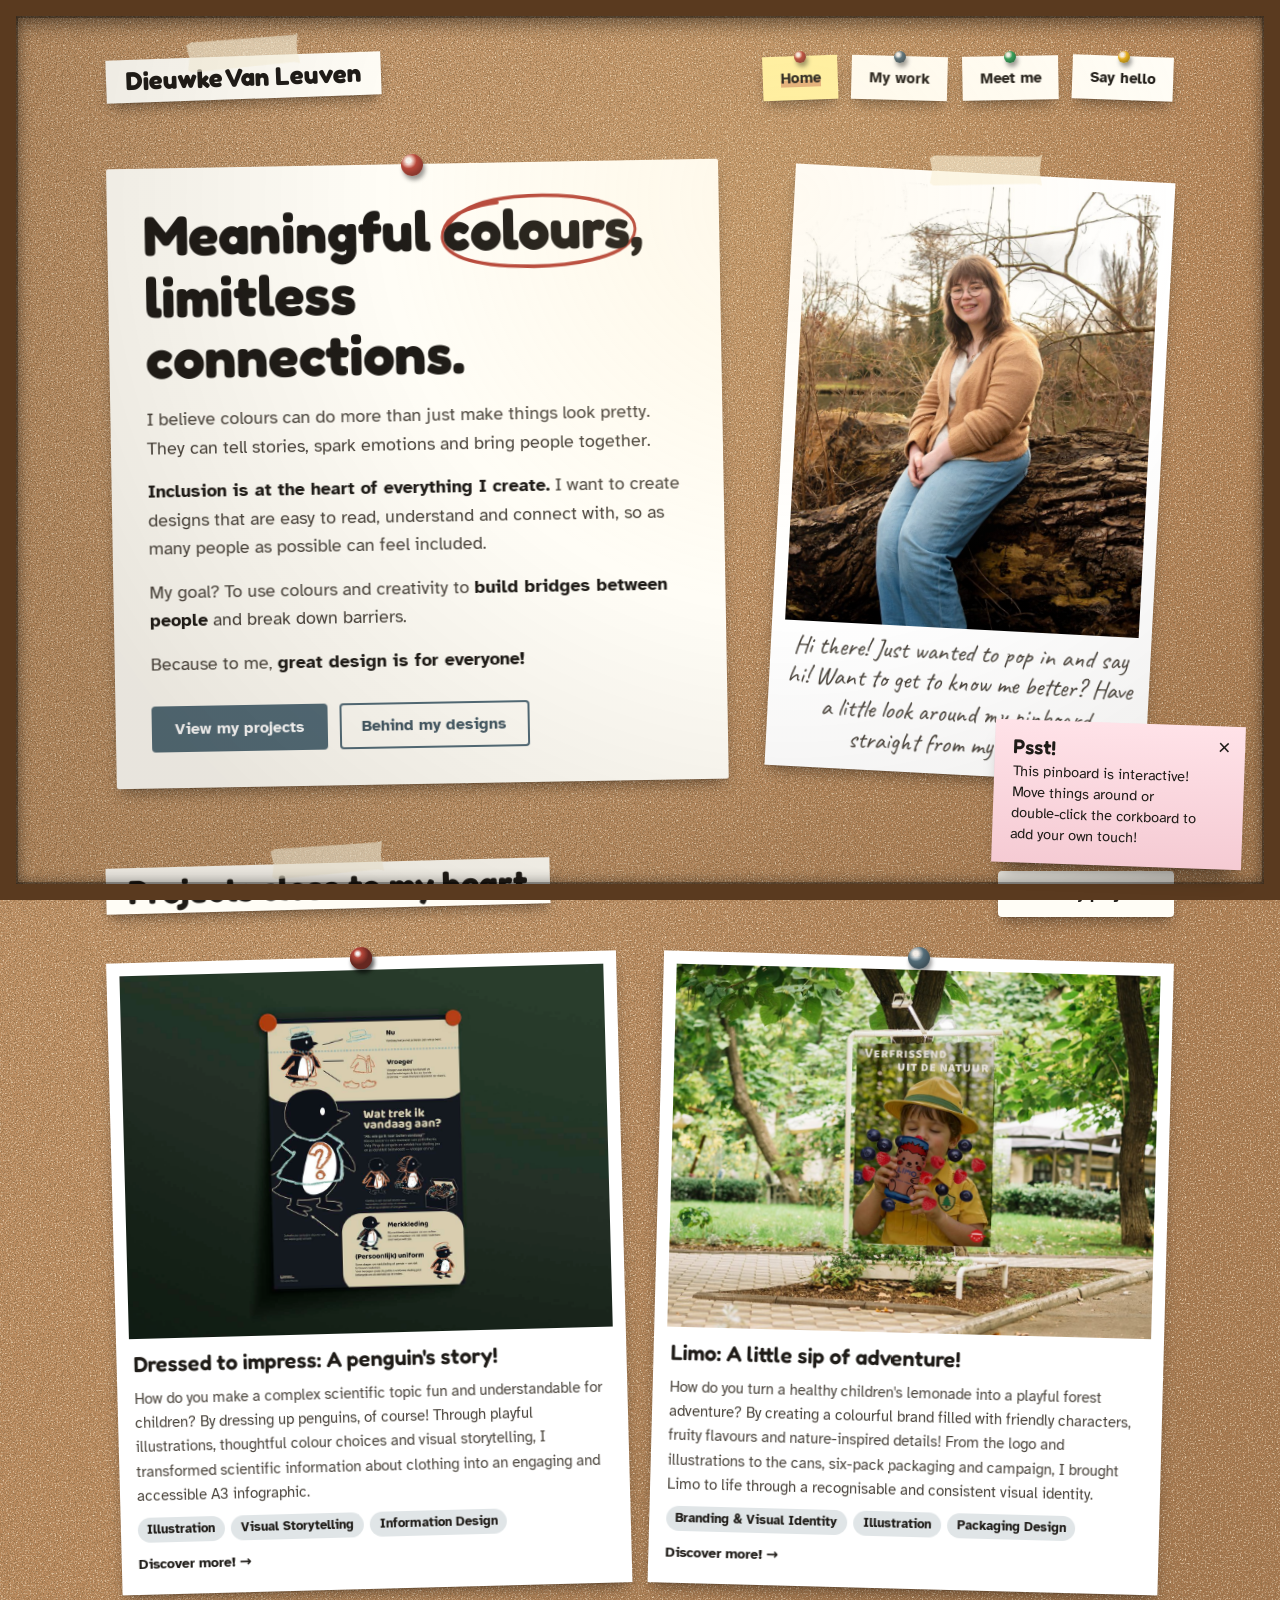
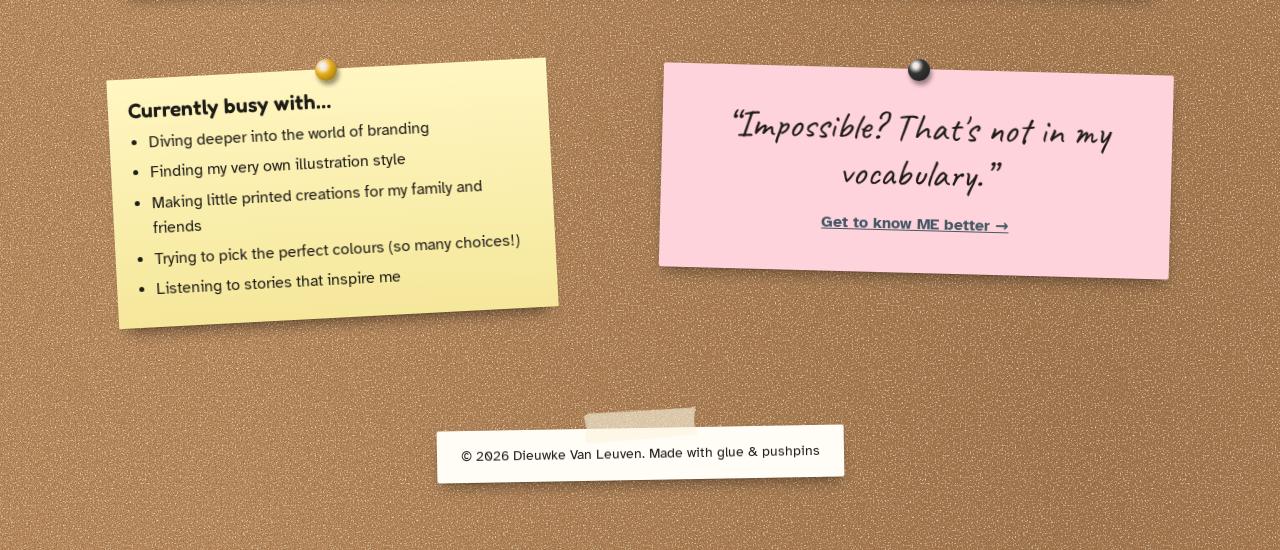
==== commit 9767e0f5: "Hide yarn when cards stack, apply second round of feedback - Red yarn only connects cards that sit n" ====
--- a/index.html
+++ b/index.html
@@ -59,7 +59,7 @@
           <article class="polaroid project pinned lift" data-yarn="1" style="--r:-1.5deg">
             <img src="img/dressed-to-impress.jpg" alt="A3 infographic 'Wat trek ik vandaag aan?' with Ping the penguin trying on different outfits" width="1500" height="1000">
             <div class="project__body">
-              <h3><a href="projects.html">Dressed to impress: A penguin's Story!</a></h3>
+              <h3><a href="projects.html">Dressed to impress: A penguin's story!</a></h3>
               <p>How do you make a complex scientific topic fun and understandable for children? By dressing up penguins, of course! Through playful illustrations, thoughtful colour choices and visual storytelling, I transformed scientific information about clothing into an engaging and accessible A3 infographic.</p>
               <ul class="tags" aria-label="Skills"><li>Illustration</li><li>Visual Storytelling</li><li>Information Design</li></ul>
               <span class="more" aria-hidden="true">Discover more! &rarr;</span>
--- a/css/style.css
+++ b/css/style.css
@@ -1191,6 +1191,11 @@
   visibility: hidden;
 }
 
+/* Items staan onder elkaar: dit stuk touw (en zijn losse punaisekop) niet tonen */
+.yarn .is-off {
+  display: none;
+}
+
 .yarn .strand {
   fill: none;
   stroke: var(--accent);
